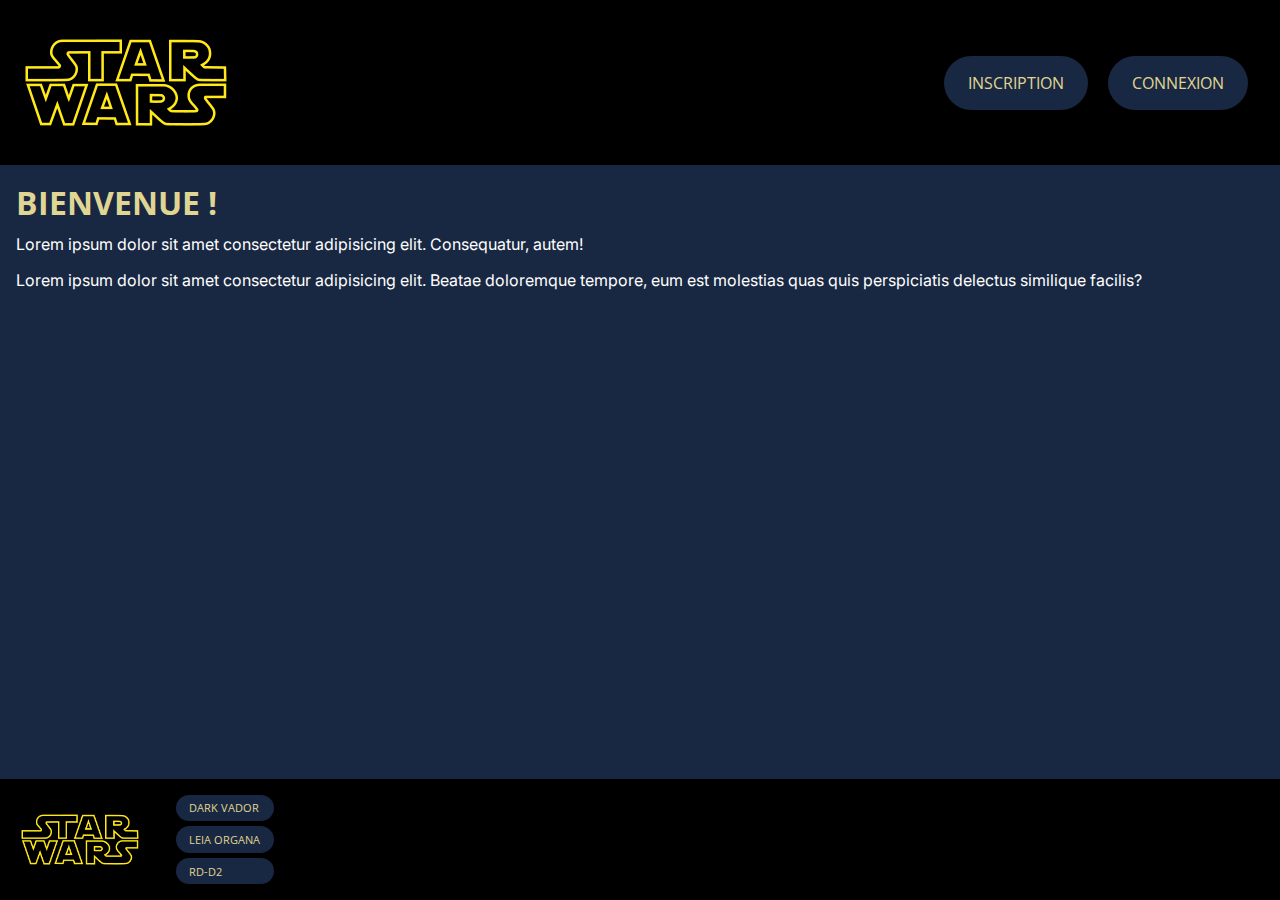
==== index.html @ 6b81864f "Layout accueil" ====
<!DOCTYPE html>
<html lang="fr">
<head>
    <meta charset="UTF-8">
    <meta http-equiv="X-UA-Compatible" content="IE=edge">
    <meta name="viewport" content="width=device-width, initial-scale=1.0">
    <link rel="preconnect" href="https://fonts.googleapis.com">
    <link rel="preconnect" href="https://fonts.gstatic.com" crossorigin>
    <link href="https://fonts.googleapis.com/css2?family=Inter&family=Open+Sans:wght@800&display=swap" rel="stylesheet"> 
    <link rel="stylesheet" href="css/style.css">
    <title>Star Wars personnages</title>
</head>
<body>
    
    <header>
        <img src="img/Star_Wars_Logo.png" alt="Star_Wars_Logo">
        <nav>
            <a href="">Inscription</a>
            <a href="">Connexion</a>
        </nav>
    </header>
    <main>
        <h1>Bienvenue !</h1>
        <p>Lorem ipsum dolor sit amet consectetur adipisicing elit. Consequatur, autem!</p>
        <p>Lorem ipsum dolor sit amet consectetur adipisicing elit. Beatae doloremque tempore, eum est molestias quas quis perspiciatis delectus similique facilis?</p>
        
    </main>
    <footer>
        <img src="img/Star_Wars_Logo.png" alt="Star_Wars_Logo">
        <nav>
            <a href="">Dark Vador</a>
            <a href="">Leia Organa</a>
            <a href="">RD-D2</a>
        </nav>
    </footer>

</body>
</html>
---- css/style.css ----
/* reset */
*
{
    margin:0;
    padding:0;
    border:none;
    box-sizing: border-box;
}
a
{
    text-decoration: none;
}
/* vars */
:root
{
    --color-background:black;
    --color-dark:#192842;
    --color-action:#E0D693;
    --color-light:#EEEEEE;
    --color-white:white;

    --font-standard: 'Inter', sans-serif;
    --font-title: 'Open Sans', sans-serif;
}
/* général */
html
{
    height: 100vh;
}
body
{
    min-height: 100vh;
    color:var(--color-white);
    font-family: var(--font-standard);
    font-size: 1em;
    text-align: justify;
}
header, footer
{
    background-color: var(--color-background);
}
main
{
    background-color: var(--color-dark);
}
a,
h1, h2, h3
{
    font-family: var(--font-title);
    color:var(--color-action);
    text-transform: uppercase;
}
h1
{
    margin-bottom: 0.3em;
}
p
{
    margin-bottom:1em;
}
/* header */
header
{
    display: flex;
    justify-content: space-between;
    align-items: center;
    padding:1em;
}
header a
{
    padding:1em 1.5em;
    background-color: var(--color-dark);
    border-radius: 2em;
    margin-right: 1em;
}
/* footer */
footer
{
    display: flex;
    align-items: center;
    padding:1em;
}
footer img
{
    width: 8em;
    margin-right: 2em;
}
footer nav a
{
    display: block;
    background-color: var(--color-dark);
    padding:0.5em 1.2em;
    border-radius: 2em;
    font-size: 0.7em;
}
footer nav a:not(:last-child)
{
    margin-bottom:0.5em;
}
/* main */
main
{
    padding:1em;
    min-height: calc(100vh - 17.9em);
}
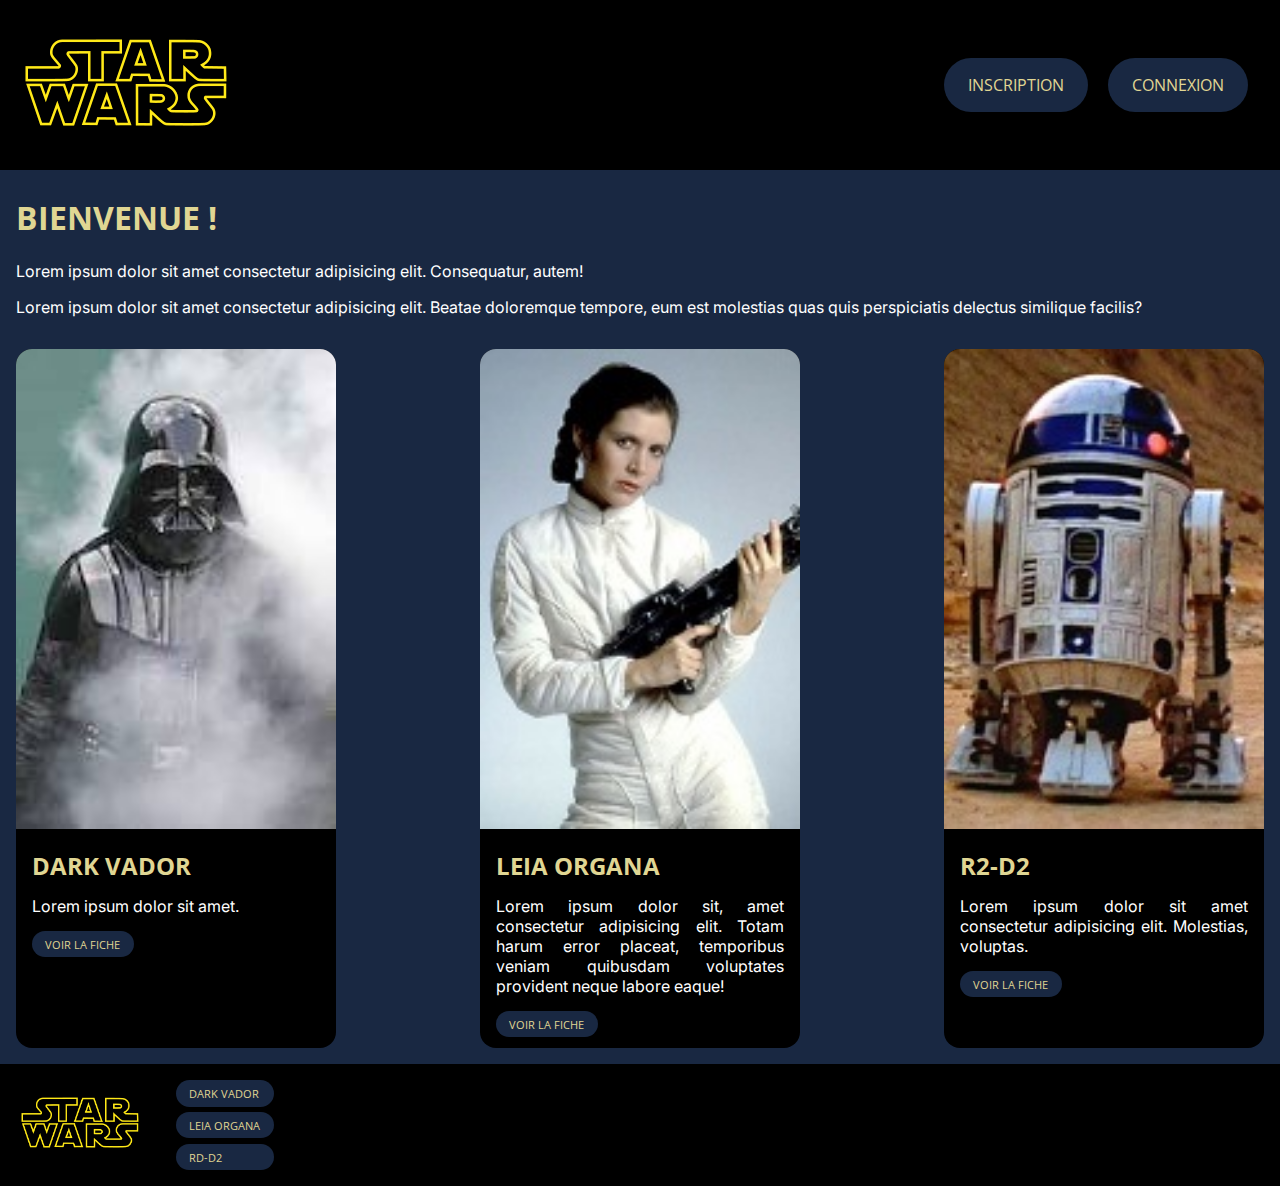
==== commit caaa5edd: "css et page intérieure" ====
--- a/index.html
+++ b/index.html
@@ -13,24 +13,59 @@
 <body>
     
     <header>
-        <img src="img/Star_Wars_Logo.png" alt="Star_Wars_Logo">
+        <a href="index.html" title="Accueil">
+            <img src="img/Star_Wars_Logo.png" alt="Star_Wars_Logo">
+        </a>
         <nav>
-            <a href="">Inscription</a>
-            <a href="">Connexion</a>
+            <a class="headerLink" href="">Inscription</a>
+            <a class="headerLink" href="">Connexion</a>
         </nav>
     </header>
     <main>
         <h1>Bienvenue !</h1>
         <p>Lorem ipsum dolor sit amet consectetur adipisicing elit. Consequatur, autem!</p>
         <p>Lorem ipsum dolor sit amet consectetur adipisicing elit. Beatae doloremque tempore, eum est molestias quas quis perspiciatis delectus similique facilis?</p>
-        
+        <ul class="noBullets accueilListe">
+            <li>
+                <img src="img/DarkVador.jpg" alt="Dark Vador">
+                <div>
+                    <h2>Dark Vador</h2>
+                    <p>Lorem ipsum dolor sit amet.</p>
+                    <a class="simpleLink" href="DarkVador.html" target="" title="">
+                        Voir la fiche
+                    </a>
+                </div>
+            </li>
+            <li>
+                <img src="img/LeiaOrgana.jpg" alt="Leia Organa">
+                <div>
+                    <h2>Leia Organa</h2>
+                    <p>Lorem ipsum dolor sit, amet consectetur adipisicing elit. Totam harum error placeat, temporibus veniam quibusdam voluptates provident neque labore eaque!</p>
+                    <a class="simpleLink" href="DarkVador.html" target="" title="">
+                        Voir la fiche
+                    </a>
+                </div>
+            </li>
+            <li>
+                <img src="img/R2D2.jpg" alt="R2-D2">
+                <div>
+                    <h2>R2-D2</h2>
+                    <p>Lorem ipsum dolor sit amet consectetur adipisicing elit. Molestias, voluptas.</p>
+                    <a class="simpleLink" href="DarkVador.html" target="" title="">
+                        Voir la fiche
+                    </a>
+                </div>
+            </li>
+        </ul>
     </main>
     <footer>
-        <img src="img/Star_Wars_Logo.png" alt="Star_Wars_Logo">
+        <a href="index.html" title="Accueil">
+            <img src="img/Star_Wars_Logo.png" alt="Star_Wars_Logo">
+        </a>
         <nav>
-            <a href="">Dark Vador</a>
-            <a href="">Leia Organa</a>
-            <a href="">RD-D2</a>
+            <a class="simpleLink" href="DarkVador.html">Dark Vador</a>
+            <a class="simpleLink" href="DarkVador.html">Leia Organa</a>
+            <a class="simpleLink" href="DarkVador.html">RD-D2</a>
         </nav>
     </footer>
 
--- a/css/style.css
+++ b/css/style.css
@@ -9,6 +9,10 @@
 a
 {
     text-decoration: none;
+}
+ul.noBullets
+{
+    list-style-type: none;
 }
 /* vars */
 :root
@@ -43,6 +47,20 @@
 {
     background-color: var(--color-dark);
 }
+.simpleLink
+{
+    background-color: var(--color-dark);
+    padding:0.5em 1.2em;
+    border-radius: 2em;
+    font-size: 0.7em;
+}
+.headerLink
+{
+    background-color: var(--color-dark);
+    padding:1em 1.5em;
+    border-radius: 2em;
+    margin-right: 1em;
+}
 a,
 h1, h2, h3
 {
@@ -52,7 +70,11 @@
 }
 h1
 {
-    margin-bottom: 0.3em;
+    margin: 0.3em 0 0.7em 0;
+}
+h2
+{
+    margin-bottom: 0.6em;
 }
 p
 {
@@ -66,13 +88,13 @@
     align-items: center;
     padding:1em;
 }
-header a
+/* header a
 {
     padding:1em 1.5em;
     background-color: var(--color-dark);
     border-radius: 2em;
     margin-right: 1em;
-}
+} */
 /* footer */
 footer
 {
@@ -88,10 +110,6 @@
 footer nav a
 {
     display: block;
-    background-color: var(--color-dark);
-    padding:0.5em 1.2em;
-    border-radius: 2em;
-    font-size: 0.7em;
 }
 footer nav a:not(:last-child)
 {
@@ -102,4 +120,70 @@
 {
     padding:1em;
     min-height: calc(100vh - 17.9em);
+}
+/* liste d'images */
+.accueilListe li
+{
+    overflow: hidden;
+    background-color: var(--color-background);
+    margin-top:1em;
+    border-radius: 1em;
+}
+.accueilListe li img
+{
+    width: 100%;
+}
+.accueilListe li div
+{
+    padding:1em;
+}
+@media screen and (min-width:660px)
+{
+    .accueilListe
+    {
+        display: flex;
+        /* flex-direction: row; */
+        justify-content: space-between;
+        flex-wrap: wrap;
+    }
+    .accueilListe li
+    {
+        flex-basis: 30%;
+        max-width: 20em;
+    }
+}
+/* pages intérieures */
+.ficheConteneur
+{
+    display: flex;
+    flex-direction: column-reverse;
+}
+.ficheConteneur .gauche
+{
+    background-color: var(--color-background);
+}
+.ficheConteneur .gauche img
+{
+    width: 100%;
+}
+@media screen and (min-width:660px)
+{
+    .ficheConteneur
+    {
+        flex-direction: row;
+    }
+    .ficheConteneur .gauche
+    {
+        flex-basis: 13em;
+        margin-right: 1em;
+    }
+    .ficheConteneur .gauche img
+    {
+        width: 15em;
+    }
+    .ficheConteneur .droite
+    {
+        border: 1px solid var(--color-background);
+        padding: 0 1em 0 1em;
+    }
 }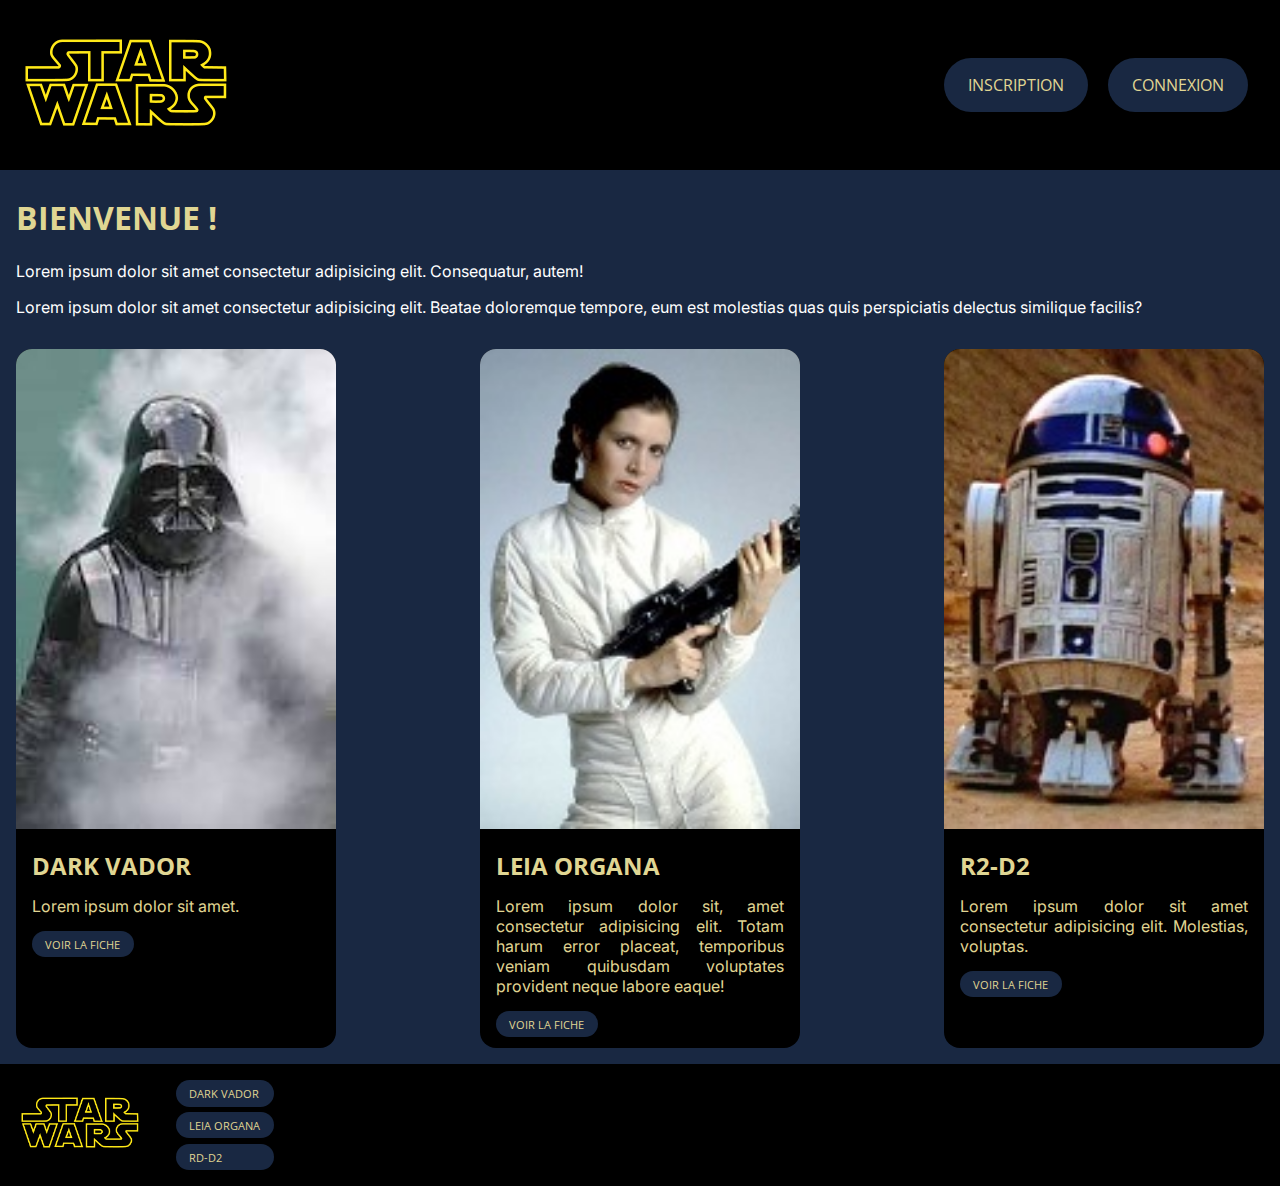
==== commit f2ce354f: "merge" ====
--- a/index.html
+++ b/index.html
@@ -17,8 +17,8 @@
             <img src="img/Star_Wars_Logo.png" alt="Star_Wars_Logo">
         </a>
         <nav>
-            <a class="headerLink" href="">Inscription</a>
-            <a class="headerLink" href="">Connexion</a>
+            <a class="headerLink" href="Inscription.html">Inscription</a>
+            <a class="headerLink" href="Connexion.html">Connexion</a>
         </nav>
     </header>
     <main>
--- a/css/style.css
+++ b/css/style.css
@@ -80,6 +80,24 @@
 {
     margin-bottom:1em;
 }
+div
+{
+    color: var(--color-action);
+    
+}
+
+.container
+{
+    text-align: center;   
+}
+
+#hello
+{
+    position: absolute;
+    left: 10%;
+    top: 35%;
+}
+
 /* header */
 header
 {
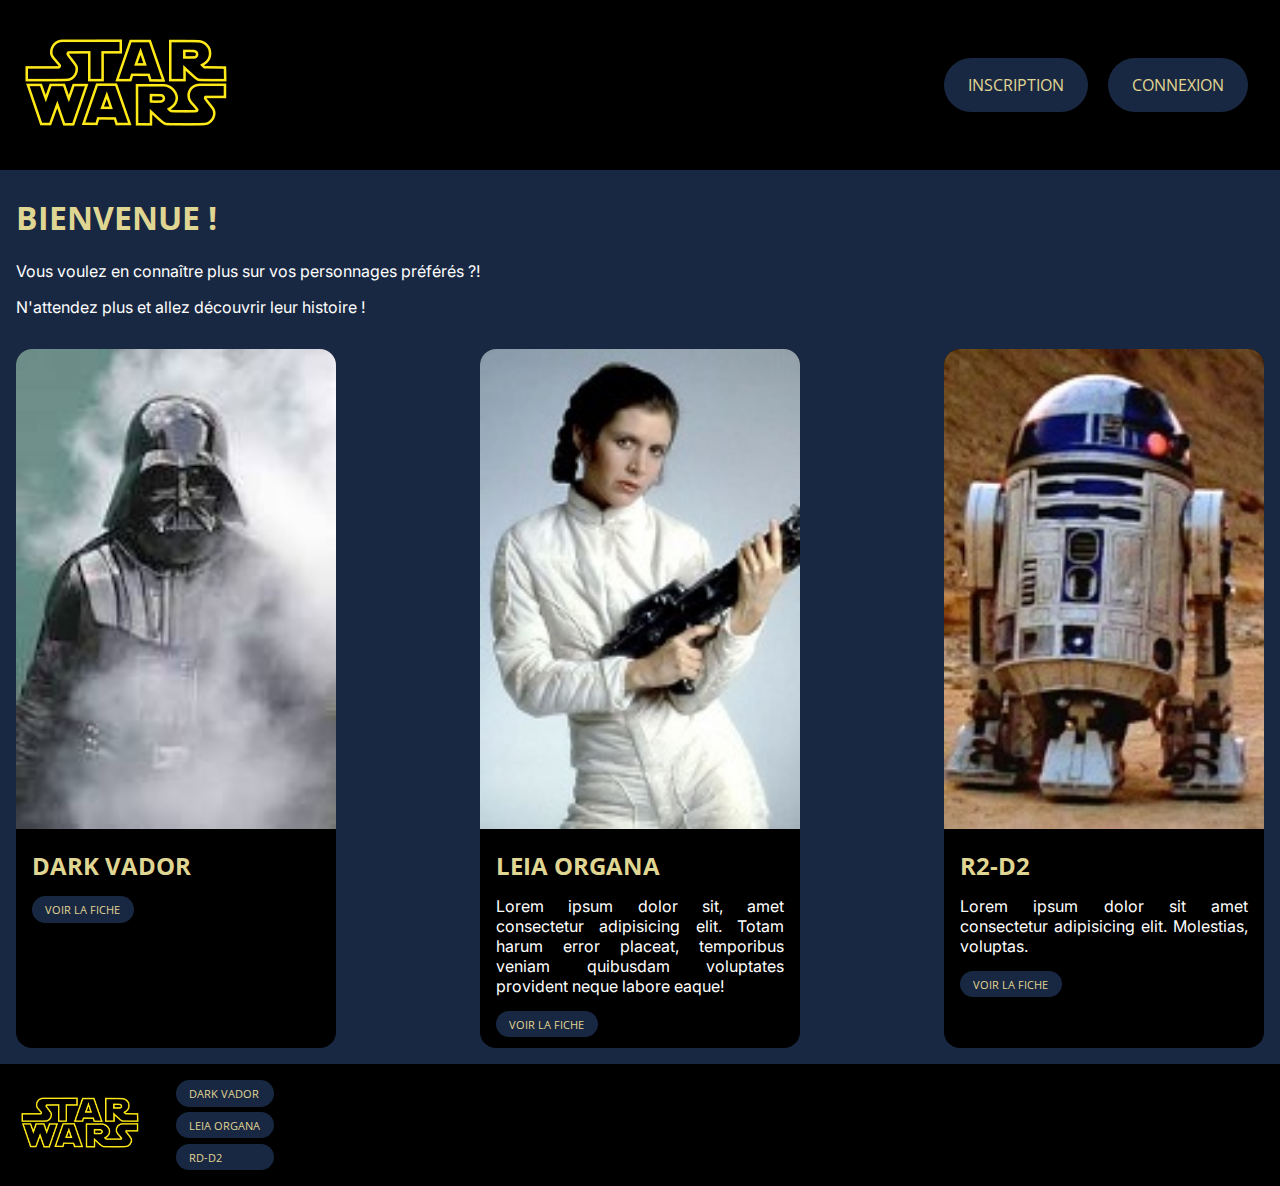
==== commit 0a06090c: "modif page persos" ====
--- a/index.html
+++ b/index.html
@@ -23,15 +23,15 @@
     </header>
     <main>
         <h1>Bienvenue !</h1>
-        <p>Lorem ipsum dolor sit amet consectetur adipisicing elit. Consequatur, autem!</p>
-        <p>Lorem ipsum dolor sit amet consectetur adipisicing elit. Beatae doloremque tempore, eum est molestias quas quis perspiciatis delectus similique facilis?</p>
+        <p>Vous voulez en connaître plus sur vos personnages préférés ?!</p>
+        <p>N'attendez plus et allez découvrir leur histoire !</p>
         <ul class="noBullets accueilListe">
             <li>
                 <img src="img/DarkVador.jpg" alt="Dark Vador">
                 <div>
                     <h2>Dark Vador</h2>
-                    <p>Lorem ipsum dolor sit amet.</p>
-                    <a class="simpleLink" href="DarkVador.html" target="" title="">
+                    <p></p>
+                    <a class="simpleLink" href="DarkVador.html" title="Dark Vador">
                         Voir la fiche
                     </a>
                 </div>
@@ -41,7 +41,7 @@
                 <div>
                     <h2>Leia Organa</h2>
                     <p>Lorem ipsum dolor sit, amet consectetur adipisicing elit. Totam harum error placeat, temporibus veniam quibusdam voluptates provident neque labore eaque!</p>
-                    <a class="simpleLink" href="DarkVador.html" target="" title="">
+                    <a class="simpleLink" href="Leia.html" title="Leia Organa">
                         Voir la fiche
                     </a>
                 </div>
@@ -51,7 +51,7 @@
                 <div>
                     <h2>R2-D2</h2>
                     <p>Lorem ipsum dolor sit amet consectetur adipisicing elit. Molestias, voluptas.</p>
-                    <a class="simpleLink" href="DarkVador.html" target="" title="">
+                    <a class="simpleLink" href="R2D2.html" title="R2-D2">
                         Voir la fiche
                     </a>
                 </div>
@@ -63,9 +63,9 @@
             <img src="img/Star_Wars_Logo.png" alt="Star_Wars_Logo">
         </a>
         <nav>
-            <a class="simpleLink" href="DarkVador.html">Dark Vador</a>
-            <a class="simpleLink" href="DarkVador.html">Leia Organa</a>
-            <a class="simpleLink" href="DarkVador.html">RD-D2</a>
+            <a class="simpleLink" href="DarkVador.html" title="Dark Vador">Dark Vador</a>
+            <a class="simpleLink" href="Leia.html" title="Leia Organa">Leia Organa</a>
+            <a class="simpleLink" href="R2D2.html" title="R2-D2">RD-D2</a>
         </nav>
     </footer>
 
--- a/css/style.css
+++ b/css/style.css
@@ -80,22 +80,20 @@
 {
     margin-bottom:1em;
 }
-div
-{
-    color: var(--color-action);
-    
-}
+
 
 .container
 {
-    text-align: center;   
+    text-align: center;
+    color: var(--color-action);   
 }
 
 #hello
 {
-    position: absolute;
-    left: 10%;
-    top: 35%;
+    width: 100%;
+    max-width: 30em;
+    border-radius: 1em;
+    margin-bottom: 1em;
 }
 
 /* header */
@@ -204,4 +202,37 @@
         border: 1px solid var(--color-background);
         padding: 0 1em 0 1em;
     }
+}
+/* formulaire */
+input
+{
+    margin-top:0.5em;
+    padding:1em;
+    border-radius: 1em;
+    width:15em;
+}
+input[type="Radio"]
+{
+    margin:0 1em;
+    width: inherit;
+}
+label
+{
+    display: block;
+    margin-bottom: 1em;
+}
+button[type="Submit"], button[type="reset"]
+{
+    padding:1em;
+    background-color: var(--color-action);
+    text-transform: uppercase;
+    font-family: var(--font-title);
+    font-size: 1em;
+    color:var(--color-dark);
+    border-radius: 1em;
+}
+button[type="reset"]
+{
+    background-color: var(--color-dark);
+    color:var(--color-action);
 }